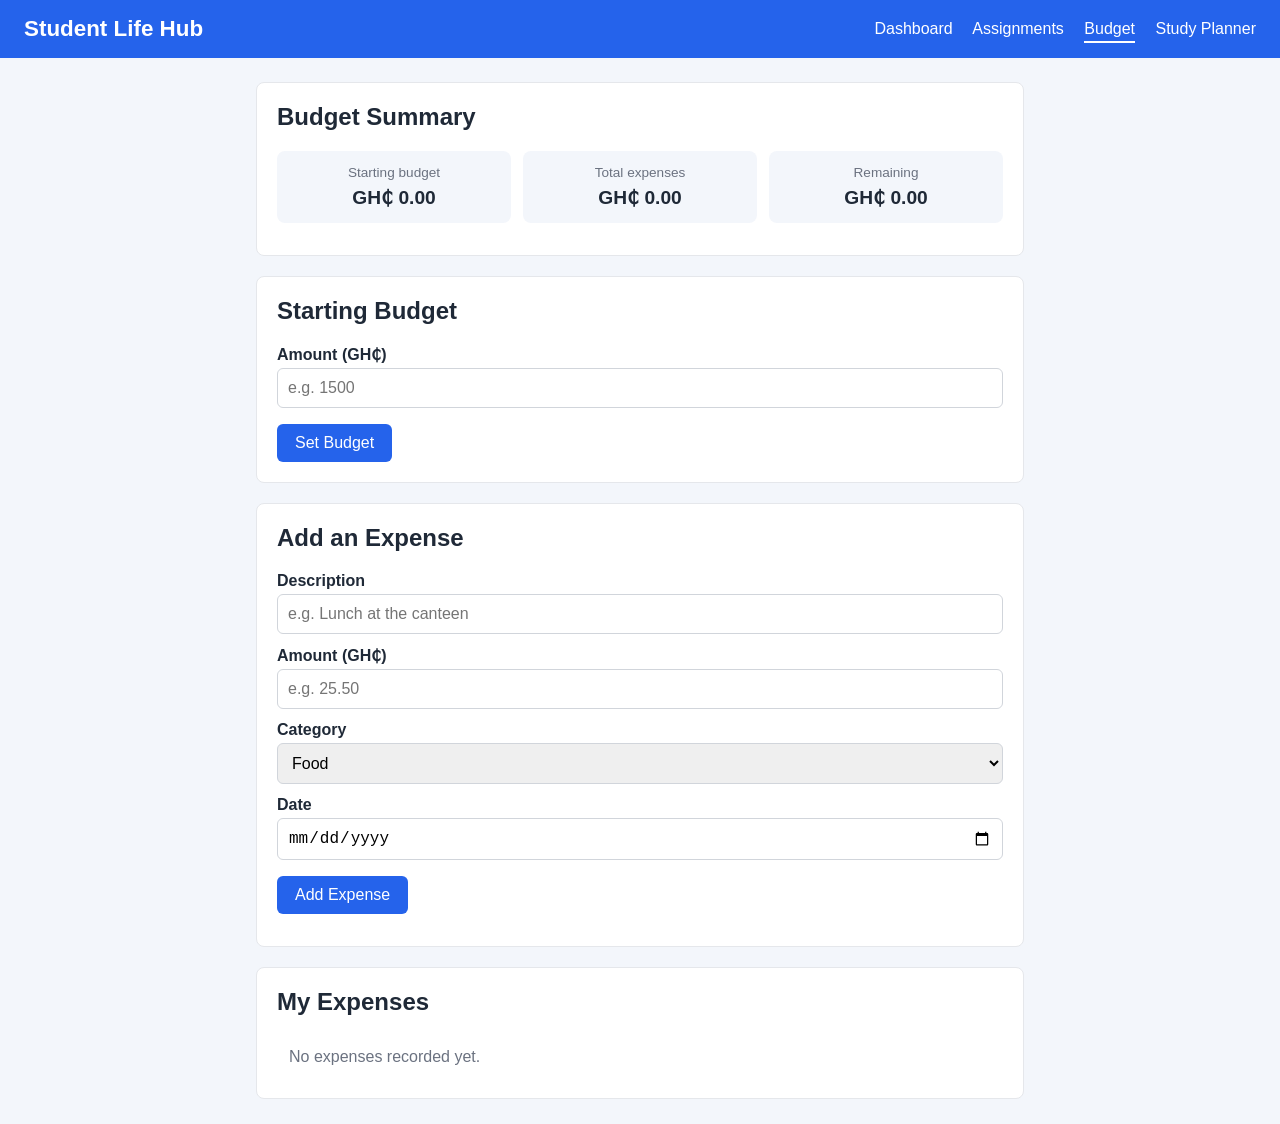
==== budget.html @ 6f58f010 "Add budget tracker feature" ====
<!DOCTYPE html>
<html lang="en">

<head>
    <meta charset="UTF-8">
    <meta name="viewport" content="width=device-width, initial-scale=1.0">
    <title>Budget | Student Life Hub</title>
    <link rel="stylesheet" href="style.css">
</head>

<body>
    <header class="site-header">
        <h1>Student Life Hub</h1>
        <nav>
            <a href="index.html">Dashboard</a>
            <a href="tasks.html">Assignments</a>
            <a href="budget.html" class="active">Budget</a>
            <a href="study.html">Study Planner</a>
        </nav>
    </header>

    <main>
        <section class="card">
            <h2>Budget Summary</h2>
            <div class="summary">
                <div class="stat">
                    <span class="stat-label">Starting budget</span>
                    <span class="stat-value" id="starting-display">GH₵ 0.00</span>
                </div>
                <div class="stat">
                    <span class="stat-label">Total expenses</span>
                    <span class="stat-value" id="total-display">GH₵ 0.00</span>
                </div>
                <div class="stat">
                    <span class="stat-label">Remaining</span>
                    <span class="stat-value" id="remaining-display">GH₵ 0.00</span>
                </div>
            </div>
            <p id="budget-warning" class="message error"></p>
        </section>

        <section class="card">
            <h2>Starting Budget</h2>
            <form id="budget-form">
                <label for="budget-amount">Amount (GH₵)</label>
                <input type="number" id="budget-amount" step="0.01" min="0" placeholder="e.g. 1500">
                <button type="submit">Set Budget</button>
            </form>
        </section>

        <section class="card">
            <h2>Add an Expense</h2>
            <form id="expense-form">
                <label for="expense-description">Description</label>
                <input type="text" id="expense-description" placeholder="e.g. Lunch at the canteen">

                <label for="expense-amount">Amount (GH₵)</label>
                <input type="number" id="expense-amount" step="0.01" min="0" placeholder="e.g. 25.50">

                <label for="expense-category">Category</label>
                <select id="expense-category">
                    <option value="Food">Food</option>
                    <option value="Transport">Transport</option>
                    <option value="Books">Books</option>
                    <option value="Entertainment">Entertainment</option>
                    <option value="Other">Other</option>
                </select>

                <label for="expense-date">Date</label>
                <input type="date" id="expense-date">

                <button type="submit">Add Expense</button>
            </form>
            <p id="budget-message" class="message"></p>
        </section>

        <section class="card">
            <h2>My Expenses</h2>
            <ul id="expense-list" class="item-list"></ul>
        </section>
    </main>

    <script src="script.js"></script>
</body>

</html>
---- style.css ----
/* ---------- Basics ---------- */
* {
    box-sizing: border-box;
}

body {
    margin: 0;
    font-family: Arial, Helvetica, sans-serif;
    background-color: #f3f6fb;
    color: #1f2937;
}

/* ---------- Header and navigation ---------- */
.site-header {
    background-color: #2563eb;
    color: white;
    padding: 16px 24px;
    display: flex;
    justify-content: space-between;
    align-items: center;
    flex-wrap: wrap;
    gap: 12px;
}

.site-header h1 {
    margin: 0;
    font-size: 1.4rem;
}

.site-header nav a {
    color: white;
    text-decoration: none;
    margin-left: 16px;
    padding-bottom: 4px;
}

.site-header nav a:hover,
.site-header nav a.active {
    border-bottom: 2px solid white;
}

/* ---------- Page layout ---------- */
main {
    max-width: 800px;
    margin: 24px auto;
    padding: 0 16px;
}

.card {
    background-color: white;
    border: 1px solid #e5e7eb;
    border-radius: 8px;
    padding: 20px;
    margin-bottom: 20px;
}

.card h2 {
    margin-top: 0;
}

/* ---------- Forms ---------- */
form label {
    display: block;
    margin: 12px 0 4px;
    font-weight: bold;
}

form input,
form select {
    width: 100%;
    padding: 10px;
    border: 1px solid #d1d5db;
    border-radius: 6px;
    font-size: 1rem;
}

button {
    margin-top: 16px;
    padding: 10px 18px;
    background-color: #2563eb;
    color: white;
    border: none;
    border-radius: 6px;
    font-size: 1rem;
    cursor: pointer;
}

button:hover {
    background-color: #1d4ed8;
}

/* ---------- Feedback messages ---------- */
.message {
    margin: 12px 0 0;
    font-weight: bold;
}

.message.success {
    color: #15803d;
}

.message.error {
    color: #b91c1c;
}

/* ---------- Lists ---------- */
.item-list {
    list-style: none;
    padding: 0;
    margin: 0;
}

/* ---------- List items and badges ---------- */
.item {
    display: flex;
    flex-wrap: wrap;
    align-items: center;
    gap: 8px 12px;
    padding: 12px;
    border-bottom: 1px solid #e5e7eb;
}

.item strong {
    flex: 1 1 100%;
}

.item .empty,
.empty {
    color: #6b7280;
    padding: 12px;
}

.badge {
    padding: 2px 10px;
    border-radius: 999px;
    font-size: 0.8rem;
    font-weight: bold;
}

.priority-high {
    background-color: #fee2e2;
    color: #b91c1c;
}

.priority-medium {
    background-color: #fef3c7;
    color: #b45309;
}

.priority-low {
    background-color: #dcfce7;
    color: #15803d;
}

.status-pending {
    background-color: #e0e7ff;
    color: #3730a3;
}

.status-completed {
    background-color: #d1fae5;
    color: #065f46;
}

/* ---------- Item buttons ---------- */
.item.done strong {
    text-decoration: line-through;
    color: #6b7280;
}

.actions {
    display: flex;
    gap: 8px;
    margin-left: auto;
}

.actions button {
    margin-top: 0;
    padding: 6px 12px;
    font-size: 0.85rem;
}

.btn-complete {
    background-color: #16a34a;
}

.btn-complete:hover {
    background-color: #15803d;
}

.btn-delete {
    background-color: #dc2626;
}

.btn-delete:hover {
    background-color: #b91c1c;
}

/* ---------- Budget summary ---------- */
.summary {
    display: grid;
    grid-template-columns: repeat(3, 1fr);
    gap: 12px;
}

.stat {
    background-color: #f3f6fb;
    border-radius: 8px;
    padding: 14px;
    text-align: center;
}

.stat-label {
    display: block;
    font-size: 0.85rem;
    color: #6b7280;
    margin-bottom: 6px;
}

.stat-value {
    font-size: 1.2rem;
    font-weight: bold;
}

.stat-value.negative {
    color: #b91c1c;
}

/* ---------- Mobile ---------- */
@media (max-width: 600px) {
    .site-header {
        flex-direction: column;
        align-items: flex-start;
    }

    .summary {
        grid-template-columns: 1fr;
    }

    .site-header nav a {
        margin: 0 12px 0 0;
    }
}
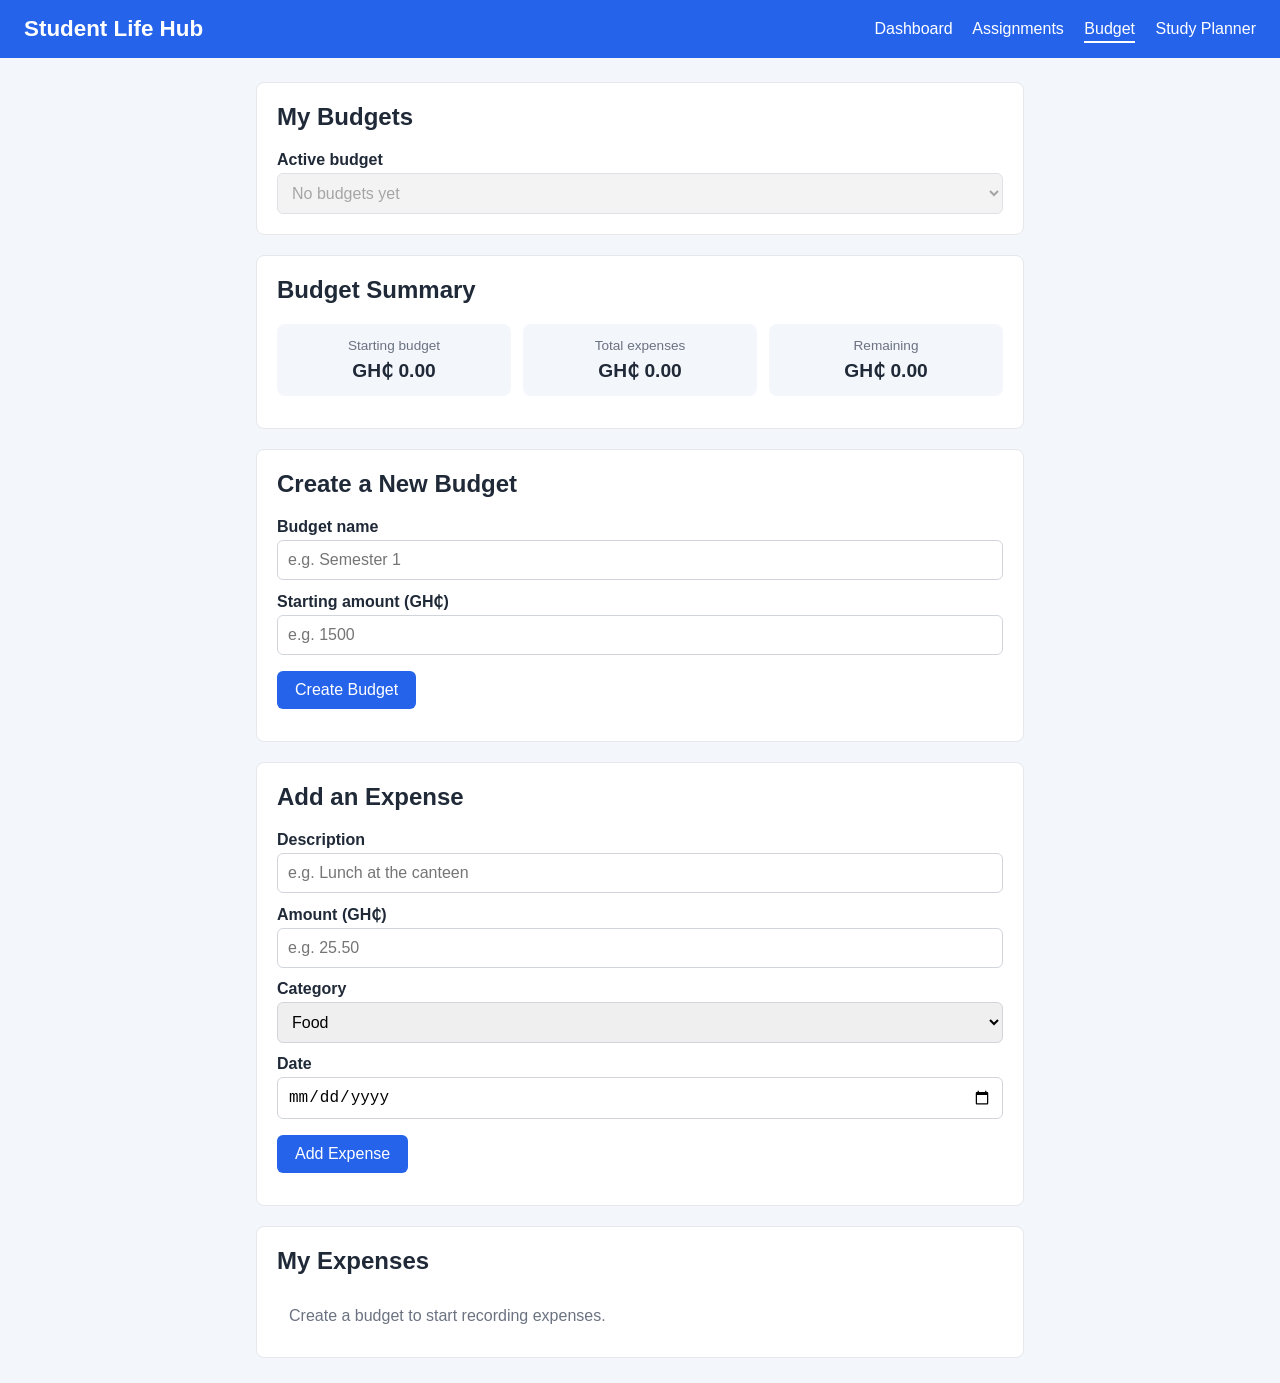
==== commit f23b36c1: "Redesign budget tracker" ====
--- a/budget.html
+++ b/budget.html
@@ -21,7 +21,13 @@
 
     <main>
         <section class="card">
-            <h2>Budget Summary</h2>
+            <h2>My Budgets</h2>
+            <label for="budget-select">Active budget</label>
+            <select id="budget-select"></select>
+        </section>
+
+        <section class="card">
+            <h2 id="summary-title">Budget Summary</h2>
             <div class="summary">
                 <div class="stat">
                     <span class="stat-label">Starting budget</span>
@@ -40,12 +46,17 @@
         </section>
 
         <section class="card">
-            <h2>Starting Budget</h2>
+            <h2>Create a New Budget</h2>
             <form id="budget-form">
-                <label for="budget-amount">Amount (GH₵)</label>
+                <label for="budget-name">Budget name</label>
+                <input type="text" id="budget-name" placeholder="e.g. Semester 1">
+
+                <label for="budget-amount">Starting amount (GH₵)</label>
                 <input type="number" id="budget-amount" step="0.01" min="0" placeholder="e.g. 1500">
-                <button type="submit">Set Budget</button>
+
+                <button type="submit">Create Budget</button>
             </form>
+            <p id="budget-form-message" class="message"></p>
         </section>
 
         <section class="card">
--- a/style.css
+++ b/style.css
@@ -135,6 +135,8 @@
     border-radius: 999px;
     font-size: 0.8rem;
     font-weight: bold;
+    background-color: #e5e7eb;
+    color: #374151;
 }
 
 .priority-high {
@@ -226,6 +228,49 @@
     color: #b91c1c;
 }
 
+.summary.two-col {
+    grid-template-columns: repeat(2, 1fr);
+}
+
+/* ---------- Dashboard ---------- */
+.summary.dashboard {
+    grid-template-columns: repeat(auto-fit, minmax(160px, 1fr));
+}
+
+.quick-links {
+    display: flex;
+    flex-wrap: wrap;
+    gap: 12px;
+}
+
+.link-btn {
+    display: inline-block;
+    padding: 10px 18px;
+    background-color: #2563eb;
+    color: white;
+    text-decoration: none;
+    border-radius: 6px;
+}
+
+.link-btn:hover {
+    background-color: #1d4ed8;
+}
+
+/* ---------- Budget selector ---------- */
+.card>label {
+    display: block;
+    margin-bottom: 4px;
+    font-weight: bold;
+}
+
+#budget-select {
+    width: 100%;
+    padding: 10px;
+    border: 1px solid #d1d5db;
+    border-radius: 6px;
+    font-size: 1rem;
+}
+
 /* ---------- Mobile ---------- */
 @media (max-width: 600px) {
     .site-header {
@@ -240,4 +285,14 @@
     .site-header nav a {
         margin: 0 12px 0 0;
     }
+
+    .actions {
+        margin-left: 0;
+        width: 100%;
+    }
+
+    .link-btn {
+        width: 100%;
+        text-align: center;
+    }
 }
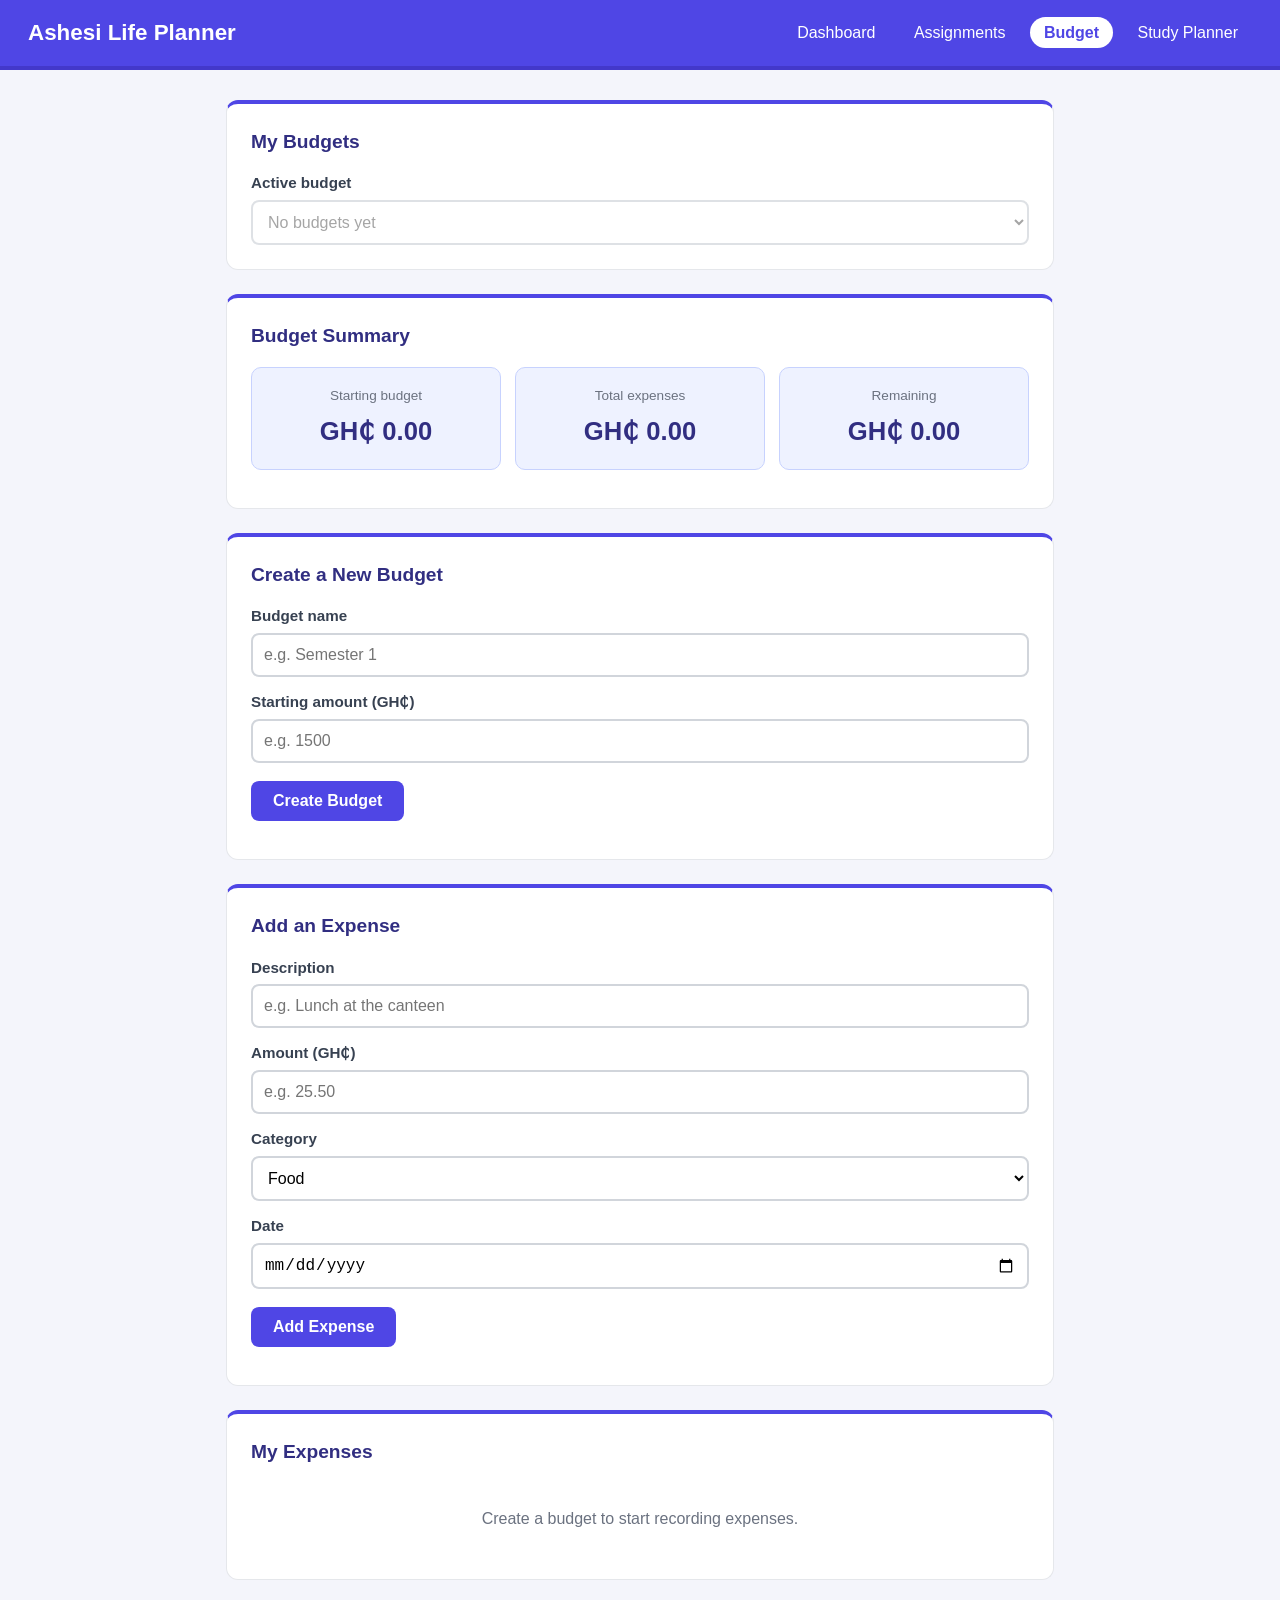
==== commit 7f44d168: "Update project name" ====
--- a/budget.html
+++ b/budget.html
@@ -4,13 +4,13 @@
 <head>
     <meta charset="UTF-8">
     <meta name="viewport" content="width=device-width, initial-scale=1.0">
-    <title>Budget | Student Life Hub</title>
+    <title>Budget | Ashesi Life Planner</title>
     <link rel="stylesheet" href="style.css">
 </head>
 
 <body>
     <header class="site-header">
-        <h1>Student Life Hub</h1>
+        <h1>Ashesi Life Planner</h1>
         <nav>
             <a href="index.html">Dashboard</a>
             <a href="tasks.html">Assignments</a>
@@ -43,6 +43,23 @@
                 </div>
             </div>
             <p id="budget-warning" class="message error"></p>
+        </section>
+
+        <section class="card" id="manage-card">
+            <h2>Edit This Budget</h2>
+            <form id="edit-budget-form">
+                <label for="edit-name">Budget name</label>
+                <input type="text" id="edit-name">
+
+                <label for="edit-amount">Starting amount (GH₵)</label>
+                <input type="number" id="edit-amount" step="0.01" min="0">
+
+                <div class="form-buttons">
+                    <button type="submit">Save Changes</button>
+                    <button type="button" id="delete-budget-btn" class="btn-delete">Delete This Budget</button>
+                </div>
+            </form>
+            <p id="manage-message" class="message"></p>
         </section>
 
         <section class="card">
--- a/style.css
+++ b/style.css
@@ -1,3 +1,8 @@
+/* =====================================================
+   Ashesi Life Planner - style.css
+   Shared by all four pages.
+   ===================================================== */
+
 /* ---------- Basics ---------- */
 * {
     box-sizing: border-box;
@@ -5,16 +10,18 @@
 
 body {
     margin: 0;
-    font-family: Arial, Helvetica, sans-serif;
-    background-color: #f3f6fb;
+    font-family: "Segoe UI", Arial, Helvetica, sans-serif;
+    line-height: 1.5;
+    background-color: #f4f5fb;
     color: #1f2937;
 }
 
 /* ---------- Header and navigation ---------- */
 .site-header {
-    background-color: #2563eb;
+    background-color: #4f46e5;
+    border-bottom: 4px solid #4338ca;
     color: white;
-    padding: 16px 24px;
+    padding: 16px 28px;
     display: flex;
     justify-content: space-between;
     align-items: center;
@@ -30,68 +37,103 @@
 .site-header nav a {
     color: white;
     text-decoration: none;
-    margin-left: 16px;
-    padding-bottom: 4px;
-}
-
-.site-header nav a:hover,
+    margin-left: 6px;
+    padding: 7px 14px;
+    border-radius: 999px;
+}
+
+.site-header nav a:hover {
+    background-color: #4338ca;
+}
+
+/* the page you are on: white pill (comes after :hover so it stays white) */
 .site-header nav a.active {
-    border-bottom: 2px solid white;
+    background-color: white;
+    color: #4f46e5;
+    font-weight: bold;
 }
 
 /* ---------- Page layout ---------- */
 main {
-    max-width: 800px;
-    margin: 24px auto;
+    max-width: 860px;
+    margin: 30px auto;
     padding: 0 16px;
 }
 
 .card {
     background-color: white;
     border: 1px solid #e5e7eb;
-    border-radius: 8px;
-    padding: 20px;
-    margin-bottom: 20px;
+    border-top: 4px solid #4f46e5;
+    border-radius: 12px;
+    padding: 24px;
+    margin-bottom: 24px;
 }
 
 .card h2 {
     margin-top: 0;
+    font-size: 1.2rem;
+    color: #312e81;
 }
 
 /* ---------- Forms ---------- */
 form label {
     display: block;
-    margin: 12px 0 4px;
-    font-weight: bold;
+    margin: 14px 0 5px;
+    font-weight: bold;
+    font-size: 0.95rem;
+    color: #374151;
+}
+
+.card>label {
+    display: block;
+    margin-bottom: 5px;
+    font-weight: bold;
+    font-size: 0.95rem;
+    color: #374151;
 }
 
 form input,
-form select {
+form select,
+#budget-select {
     width: 100%;
-    padding: 10px;
-    border: 1px solid #d1d5db;
-    border-radius: 6px;
+    padding: 11px;
+    border: 2px solid #d1d5db;
+    border-radius: 8px;
     font-size: 1rem;
+    background-color: white;
+}
+
+form input:hover,
+form select:hover,
+#budget-select:hover {
+    border-color: #4f46e5;
 }
 
 button {
-    margin-top: 16px;
-    padding: 10px 18px;
-    background-color: #2563eb;
+    margin-top: 18px;
+    padding: 11px 22px;
+    background-color: #4f46e5;
     color: white;
     border: none;
-    border-radius: 6px;
+    border-radius: 8px;
     font-size: 1rem;
+    font-weight: bold;
     cursor: pointer;
 }
 
 button:hover {
-    background-color: #1d4ed8;
+    background-color: #4338ca;
+}
+
+.form-buttons {
+    display: flex;
+    flex-wrap: wrap;
+    gap: 8px;
 }
 
 /* ---------- Feedback messages ---------- */
 .message {
-    margin: 12px 0 0;
+    margin: 14px 0 0;
     font-weight: bold;
 }
 
@@ -110,75 +152,95 @@
     margin: 0;
 }
 
-/* ---------- List items and badges ---------- */
 .item {
     display: flex;
     flex-wrap: wrap;
     align-items: center;
     gap: 8px 12px;
-    padding: 12px;
-    border-bottom: 1px solid #e5e7eb;
+    padding: 14px 16px;
+    margin-bottom: 10px;
+    background-color: #f9fafb;
+    border: 1px solid #e5e7eb;
+    border-left: 5px solid #4f46e5;
+    border-radius: 8px;
+}
+
+.item:hover {
+    background-color: #eef2ff;
 }
 
 .item strong {
     flex: 1 1 100%;
-}
-
-.item .empty,
-.empty {
+    font-size: 1.05rem;
+}
+
+.item span {
     color: #6b7280;
-    padding: 12px;
-}
-
-.badge {
-    padding: 2px 10px;
-    border-radius: 999px;
-    font-size: 0.8rem;
-    font-weight: bold;
-    background-color: #e5e7eb;
-    color: #374151;
-}
-
-.priority-high {
-    background-color: #fee2e2;
-    color: #b91c1c;
-}
-
-.priority-medium {
-    background-color: #fef3c7;
-    color: #b45309;
-}
-
-.priority-low {
-    background-color: #dcfce7;
-    color: #15803d;
-}
-
-.status-pending {
-    background-color: #e0e7ff;
-    color: #3730a3;
-}
-
-.status-completed {
-    background-color: #d1fae5;
-    color: #065f46;
-}
-
-/* ---------- Item buttons ---------- */
+    font-size: 0.9rem;
+}
+
+/* completed items turn grey */
+.item.done {
+    border-left-color: #9ca3af;
+}
+
 .item.done strong {
     text-decoration: line-through;
     color: #6b7280;
 }
 
+.empty {
+    text-align: center;
+    color: #6b7280;
+    padding: 24px 12px;
+}
+
+/* ---------- Badges ---------- */
+.item .badge {
+    padding: 3px 12px;
+    border-radius: 999px;
+    font-size: 0.8rem;
+    font-weight: bold;
+    background-color: #e5e7eb;
+    color: #374151;
+}
+
+.item .priority-high {
+    background-color: #fee2e2;
+    color: #b91c1c;
+}
+
+.item .priority-medium {
+    background-color: #fef3c7;
+    color: #b45309;
+}
+
+.item .priority-low {
+    background-color: #dcfce7;
+    color: #15803d;
+}
+
+.item .status-pending {
+    background-color: #e0e7ff;
+    color: #3730a3;
+}
+
+.item .status-completed {
+    background-color: #d1fae5;
+    color: #065f46;
+}
+
+/* ---------- Item buttons ---------- */
 .actions {
     display: flex;
     gap: 8px;
     margin-left: auto;
+    /* pushes the buttons to the right edge */
 }
 
 .actions button {
     margin-top: 0;
-    padding: 6px 12px;
+    padding: 6px 14px;
     font-size: 0.85rem;
 }
 
@@ -198,17 +260,26 @@
     background-color: #b91c1c;
 }
 
-/* ---------- Budget summary ---------- */
+/* ---------- Summary boxes (budget, study, dashboard) ---------- */
 .summary {
     display: grid;
     grid-template-columns: repeat(3, 1fr);
-    gap: 12px;
+    gap: 14px;
+}
+
+.summary.two-col {
+    grid-template-columns: repeat(2, 1fr);
+}
+
+.summary.dashboard {
+    grid-template-columns: repeat(auto-fit, minmax(160px, 1fr));
 }
 
 .stat {
-    background-color: #f3f6fb;
-    border-radius: 8px;
-    padding: 14px;
+    background-color: #eef2ff;
+    border: 1px solid #c7d2fe;
+    border-radius: 10px;
+    padding: 18px 12px;
     text-align: center;
 }
 
@@ -220,23 +291,16 @@
 }
 
 .stat-value {
-    font-size: 1.2rem;
-    font-weight: bold;
+    font-size: 1.6rem;
+    font-weight: bold;
+    color: #312e81;
 }
 
 .stat-value.negative {
     color: #b91c1c;
 }
 
-.summary.two-col {
-    grid-template-columns: repeat(2, 1fr);
-}
-
-/* ---------- Dashboard ---------- */
-.summary.dashboard {
-    grid-template-columns: repeat(auto-fit, minmax(160px, 1fr));
-}
-
+/* ---------- Dashboard quick links ---------- */
 .quick-links {
     display: flex;
     flex-wrap: wrap;
@@ -245,30 +309,16 @@
 
 .link-btn {
     display: inline-block;
-    padding: 10px 18px;
-    background-color: #2563eb;
+    padding: 11px 22px;
+    background-color: #4f46e5;
     color: white;
     text-decoration: none;
-    border-radius: 6px;
+    font-weight: bold;
+    border-radius: 8px;
 }
 
 .link-btn:hover {
-    background-color: #1d4ed8;
-}
-
-/* ---------- Budget selector ---------- */
-.card>label {
-    display: block;
-    margin-bottom: 4px;
-    font-weight: bold;
-}
-
-#budget-select {
-    width: 100%;
-    padding: 10px;
-    border: 1px solid #d1d5db;
-    border-radius: 6px;
-    font-size: 1rem;
+    background-color: #4338ca;
 }
 
 /* ---------- Mobile ---------- */
@@ -276,14 +326,23 @@
     .site-header {
         flex-direction: column;
         align-items: flex-start;
+        padding: 14px 16px;
+    }
+
+    .site-header nav a {
+        margin: 0 6px 0 0;
+    }
+
+    main {
+        margin: 18px auto;
+    }
+
+    .card {
+        padding: 16px;
     }
 
     .summary {
         grid-template-columns: 1fr;
-    }
-
-    .site-header nav a {
-        margin: 0 12px 0 0;
     }
 
     .actions {
